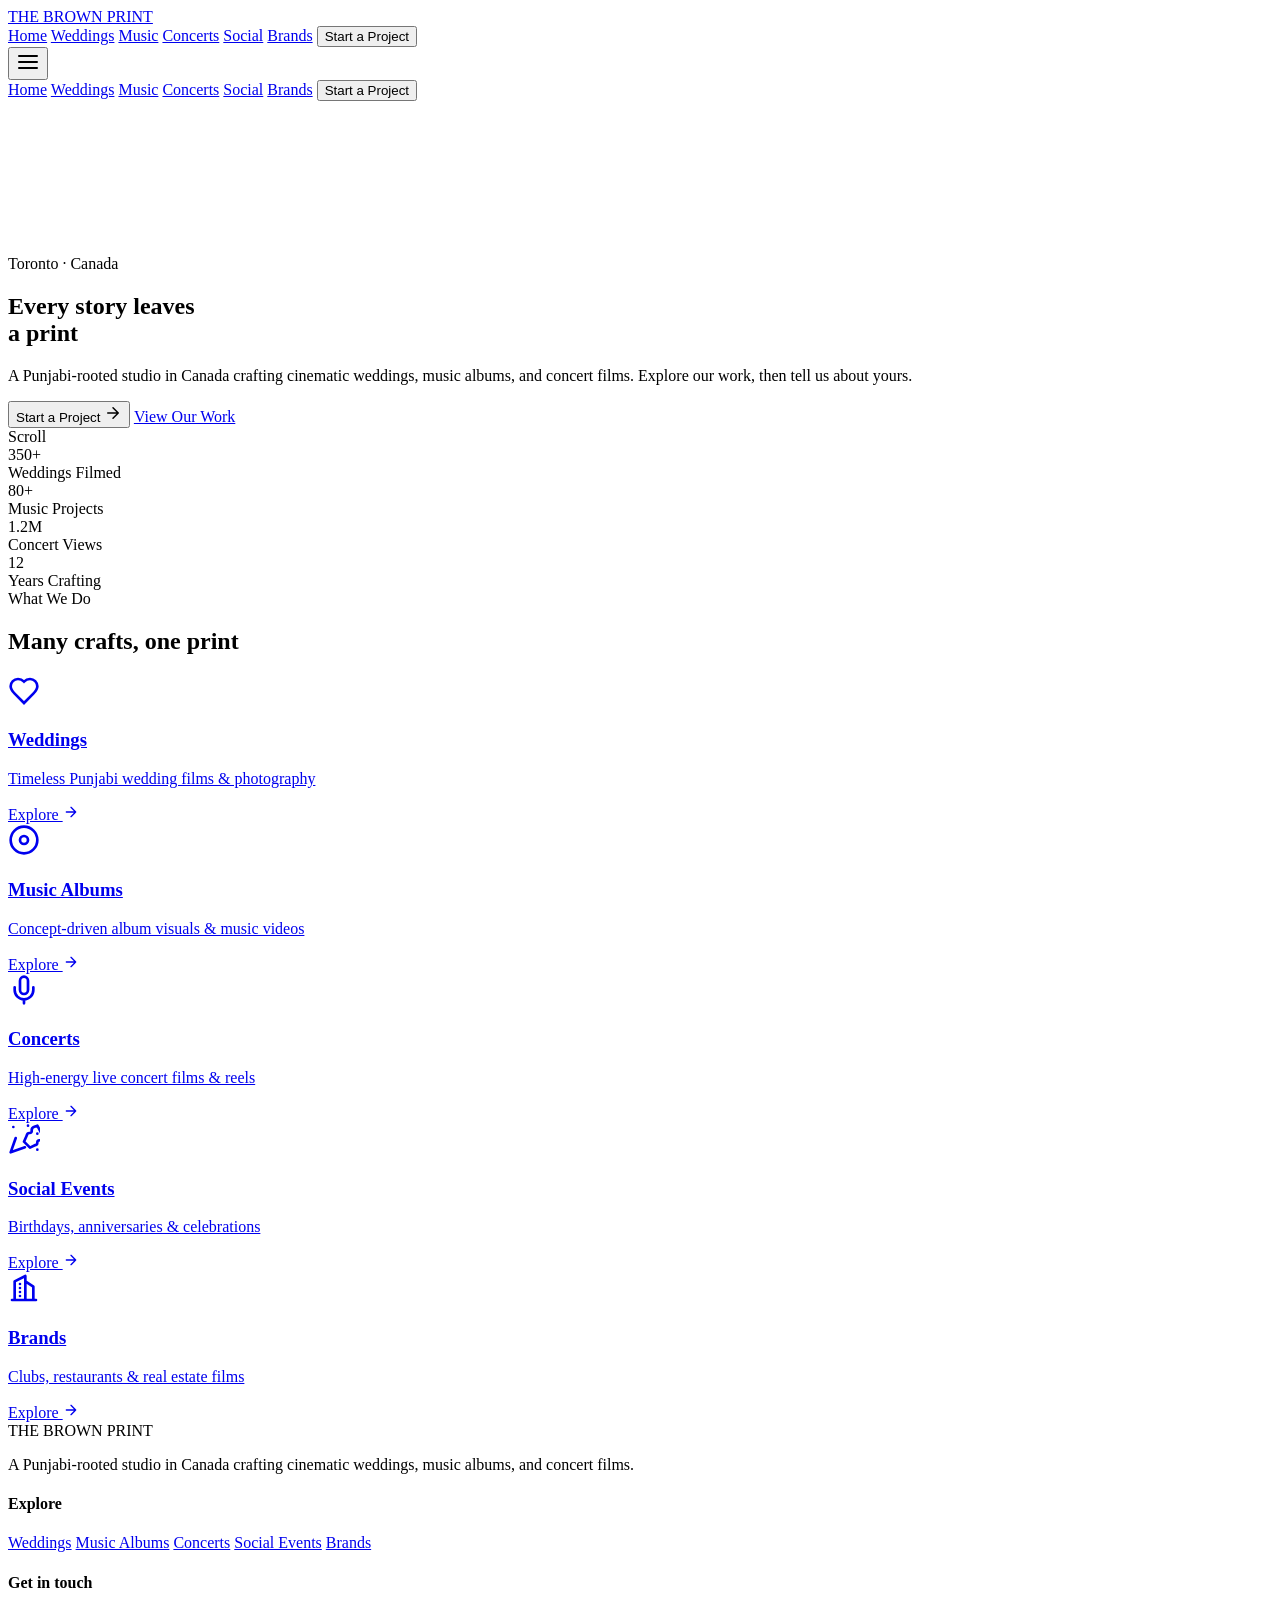
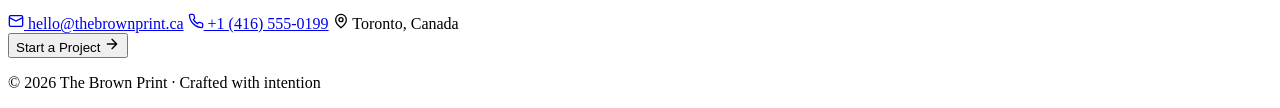
==== index.html @ d017e0d4 "Add files via upload" ====
<!doctype html>
<html lang="en">

<head>
  <meta charset="UTF-8" />
  <meta name="viewport" content="width=device-width, initial-scale=1.0" />
  <script>document.documentElement.classList.add(("startViewTransition" in document) ? "vt-native" : "vt-fallback");</script>
  <title>The Brown Print — Cinematic Weddings, Music & Concert Films</title>
  <meta name="description"
    content="The Brown Print is a Punjabi-rooted film studio in Toronto crafting cinematic wedding films, music videos, and concert films across Canada." />
  <meta name="theme-color" content="#0c0a09" />
  <link rel="icon"
    href="data:image/svg+xml,%3Csvg xmlns='http://www.w3.org/2000/svg' viewBox='0 0 64 64'%3E%3Crect width='64' height='64' rx='12' fill='%230c0a09'/%3E%3Ctext x='32' y='45' font-family='Georgia,serif' font-size='36' font-style='italic' fill='%23f59e0b' text-anchor='middle'%3EB%3C/text%3E%3C/svg%3E" />
  <link rel="preconnect" href="https://fonts.googleapis.com" />
  <link rel="preconnect" href="https://fonts.gstatic.com" crossorigin />
  <link rel="stylesheet" href="css/style.css" />
  <link rel="stylesheet" href="css/enhancements.css" />
  <link rel="stylesheet" href="css/tbp-transition.css" />
  <script id="tbp-arriving-init">try{if(sessionStorage.getItem("tbp-wipe"))document.documentElement.classList.add("tbp-arriving");}catch(e){}</script>
</head>

<body data-theme="home">
  <div class="grain"></div>

  <!-- ============ NAV ============ -->
  <nav class="nav">
    <div class="nav-inner">
      <a href="index.html" class="nav-logo bebas">THE BROWN PRINT</a>
      <div class="nav-links">
        <a href="index.html" class="nav-link active">Home</a>
        <a href="wedding.html" class="nav-link">Weddings</a>
        <a href="music.html" class="nav-link">Music</a>
        <a href="concerts.html" class="nav-link">Concerts</a>
        <a href="social.html" class="nav-link">Social</a>
        <a href="brands.html" class="nav-link">Brands</a>
        <button class="nav-cta" onclick="openProject()">Start a Project</button>
      </div>
      <button class="nav-burger" aria-label="Menu">
        <svg width="24" height="24" viewBox="0 0 24 24" fill="none" stroke="currentColor" stroke-width="2"
          stroke-linecap="round">
          <path d="M3 12h18M3 6h18M3 18h18" />
        </svg>
      </button>
    </div>
    <div class="nav-mobile">
      <a href="index.html" class="nav-link active">Home</a>
      <a href="wedding.html" class="nav-link">Weddings</a>
      <a href="music.html" class="nav-link">Music</a>
      <a href="concerts.html" class="nav-link">Concerts</a>
      <a href="social.html" class="nav-link">Social</a>
      <a href="brands.html" class="nav-link">Brands</a>
      <button class="nav-cta" onclick="openProject()">Start a Project</button>
    </div>
  </nav>

  <!-- ============ HERO ============ -->
  <section class="hero">
    <div class="hero-bg">
      <!-- Background image. To use a video instead, delete/comment the <img> and uncomment the <video> below. -->
      <!-- <img class="hero-media" src="media/TBP_Home_Hero.png" alt="" aria-hidden="true" /> -->

      <video class="hero-media" autoplay muted loop playsinline poster="media/TBP_Home_Hero.png">
        <source src="media/TBP_Home_Hero_1.mp4" type="video/mp4" />
      </video>

      <div class="hero-bg-overlay"></div>
    </div>
    <div class="hero-glow"></div>
    <div class="hero-content">
      <div class="divider-row">
        <div class="divider-line"></div>
        <span class="kicker" style="color:var(--amber-500);">Toronto · Canada</span>
        <div class="divider-line"></div>
      </div>
      <h1 class="serif">Every story leaves<br /><span class="accent">a print</span></h1>
      <p>A Punjabi-rooted studio in Canada crafting cinematic weddings, music albums, and concert films. Explore our
        work, then tell us about yours.</p>
      <div class="hero-actions">
        <button class="btn btn-amber" onclick="openProject()">
          Start a Project <span class="btn-icon"><svg width="18" height="18" viewBox="0 0 24 24" fill="none"
              stroke="currentColor" stroke-width="2" stroke-linecap="round" stroke-linejoin="round">
              <path d="M5 12h14M12 5l7 7-7 7" />
            </svg></span>
        </button>
        <a href="wedding.html" class="btn btn-outline">View Our Work</a>
      </div>
    </div>
    <div class="scroll-hint">Scroll</div>
  </section>

  <!-- ============ STATS ============ -->
  <section class="stats">
    <div class="wrap stats-grid">
      <div class="stat">
        <div class="stat-num bebas">350+</div>
        <div class="stat-label">Weddings Filmed</div>
      </div>
      <div class="stat">
        <div class="stat-num bebas">80+</div>
        <div class="stat-label">Music Projects</div>
      </div>
      <div class="stat">
        <div class="stat-num bebas">1.2M</div>
        <div class="stat-label">Concert Views</div>
      </div>
      <div class="stat">
        <div class="stat-num bebas">12</div>
        <div class="stat-label">Years Crafting</div>
      </div>
    </div>
  </section>

  <!-- ============ CATEGORIES ============ -->
  <section class="cats">
    <div class="wrap">
      <div class="sec-head">
        <span class="kicker" style="color:var(--amber-500);">What We Do</span>
        <h2 class="serif">Many crafts, one print</h2>
      </div>
      <div class="cats-grid">
        <a href="wedding.html" class="cat-card"
          style="background:linear-gradient(to bottom, rgba(136,19,55,0.4), rgba(120,53,15,0.3), #0c0a09);">
          <div class="cat-card-inner">
            <span class="cat-icon"><svg width="32" height="32" viewBox="0 0 24 24" fill="none" stroke="currentColor"
                stroke-width="2">
                <path
                  d="M19 14c1.49-1.46 3-3.21 3-5.5A5.5 5.5 0 0 0 16.5 3c-1.76 0-3 .5-4.5 2-1.5-1.5-2.74-2-4.5-2A5.5 5.5 0 0 0 2 8.5c0 2.29 1.51 4.04 3 5.5l7 7Z" />
              </svg></span>
            <h3 class="serif">Weddings</h3>
            <p>Timeless Punjabi wedding films &amp; photography</p>
            <span class="explore">Explore <svg width="16" height="16" viewBox="0 0 24 24" fill="none"
                stroke="currentColor" stroke-width="2" stroke-linecap="round" stroke-linejoin="round">
                <path d="M5 12h14M12 5l7 7-7 7" />
              </svg></span>
          </div>
        </a>
        <a href="music.html" class="cat-card"
          style="background:linear-gradient(to bottom, rgba(76,29,149,0.4), rgba(49,46,129,0.3), #0c0a09);">
          <div class="cat-card-inner">
            <span class="cat-icon"><svg width="32" height="32" viewBox="0 0 24 24" fill="none" stroke="currentColor"
                stroke-width="2">
                <circle cx="12" cy="12" r="10" />
                <circle cx="12" cy="12" r="3" />
              </svg></span>
            <h3 class="serif">Music Albums</h3>
            <p>Concept-driven album visuals &amp; music videos</p>
            <span class="explore">Explore <svg width="16" height="16" viewBox="0 0 24 24" fill="none"
                stroke="currentColor" stroke-width="2" stroke-linecap="round" stroke-linejoin="round">
                <path d="M5 12h14M12 5l7 7-7 7" />
              </svg></span>
          </div>
        </a>
        <a href="concerts.html" class="cat-card"
          style="background:linear-gradient(to bottom, rgba(154,52,18,0.4), rgba(127,29,29,0.3), #0c0a09);">
          <div class="cat-card-inner">
            <span class="cat-icon"><svg width="32" height="32" viewBox="0 0 24 24" fill="none" stroke="currentColor"
                stroke-width="2" stroke-linecap="round" stroke-linejoin="round">
                <path d="M12 2a3 3 0 0 0-3 3v7a3 3 0 0 0 6 0V5a3 3 0 0 0-3-3Z" />
                <path d="M19 10v2a7 7 0 0 1-14 0v-2M12 19v3" />
              </svg></span>
            <h3 class="serif">Concerts</h3>
            <p>High-energy live concert films &amp; reels</p>
            <span class="explore">Explore <svg width="16" height="16" viewBox="0 0 24 24" fill="none"
                stroke="currentColor" stroke-width="2" stroke-linecap="round" stroke-linejoin="round">
                <path d="M5 12h14M12 5l7 7-7 7" />
              </svg></span>
          </div>
        </a>
        <a href="social.html" class="cat-card"
          style="background:linear-gradient(to bottom, rgba(13,148,136,0.4), rgba(190,18,60,0.25), #0c0a09);">
          <div class="cat-card-inner">
            <span class="cat-icon"><svg width="32" height="32" viewBox="0 0 24 24" fill="none" stroke="currentColor"
                stroke-width="2" stroke-linecap="round" stroke-linejoin="round">
                <path d="M5.8 11.3 2 22l10.7-3.79" />
                <path d="M4 3h.01M22 8h.01M15 2h.01M22 20h.01" />
                <path
                  d="m22 2-2.24.75a2.9 2.9 0 0 0-1.96 3.12c.1.86-.57 1.63-1.45 1.63h-.38c-.86 0-1.6.6-1.76 1.44L12 14l4.5 4.5 4.04-1.95c.84-.16 1.44-.9 1.44-1.76v-.38c0-.88.77-1.55 1.63-1.45a2.9 2.9 0 0 0 3.12-1.96L22 2Z" />
              </svg></span>
            <h3 class="serif">Social Events</h3>
            <p>Birthdays, anniversaries &amp; celebrations</p>
            <span class="explore">Explore <svg width="16" height="16" viewBox="0 0 24 24" fill="none"
                stroke="currentColor" stroke-width="2" stroke-linecap="round" stroke-linejoin="round">
                <path d="M5 12h14M12 5l7 7-7 7" />
              </svg></span>
          </div>
        </a>
        <a href="brands.html" class="cat-card"
          style="background:linear-gradient(to bottom, rgba(5,150,105,0.4), rgba(120,53,15,0.3), #0c0a09);">
          <div class="cat-card-inner">
            <span class="cat-icon"><svg width="32" height="32" viewBox="0 0 24 24" fill="none" stroke="currentColor"
                stroke-width="2" stroke-linecap="round" stroke-linejoin="round">
                <path d="M3 21h18M5 21V7l8-4v18M19 21V11l-6-4" />
                <path d="M9 9v.01M9 12v.01M9 15v.01M9 18v.01" />
              </svg></span>
            <h3 class="serif">Brands</h3>
            <p>Clubs, restaurants &amp; real estate films</p>
            <span class="explore">Explore <svg width="16" height="16" viewBox="0 0 24 24" fill="none"
                stroke="currentColor" stroke-width="2" stroke-linecap="round" stroke-linejoin="round">
                <path d="M5 12h14M12 5l7 7-7 7" />
              </svg></span>
          </div>
        </a>
      </div>
    </div>
  </section>

  <!-- ============ FOOTER ============ -->
  <footer class="footer">
    <div class="wrap">
      <div class="footer-grid">
        <div>
          <span class="footer-logo bebas">THE BROWN PRINT</span>
          <p>A Punjabi-rooted studio in Canada crafting cinematic weddings, music albums, and concert films.</p>
        </div>
        <div class="footer-col">
          <h4>Explore</h4>
          <a href="wedding.html">Weddings</a>
          <a href="music.html">Music Albums</a>
          <a href="concerts.html">Concerts</a>
          <a href="social.html">Social Events</a>
          <a href="brands.html">Brands</a>
        </div>
        <div class="footer-col">
          <h4>Get in touch</h4>
          <a href="mailto:hello@thebrownprint.ca"><svg width="16" height="16" viewBox="0 0 24 24" fill="none"
              stroke="currentColor" stroke-width="2">
              <rect x="2" y="4" width="20" height="16" rx="2" />
              <path d="m22 7-10 5L2 7" />
            </svg> hello@thebrownprint.ca</a>
          <a href="tel:+14165550199"><svg width="16" height="16" viewBox="0 0 24 24" fill="none" stroke="currentColor"
              stroke-width="2">
              <path
                d="M22 16.92v3a2 2 0 0 1-2.18 2 19.79 19.79 0 0 1-8.63-3.07 19.5 19.5 0 0 1-6-6 19.79 19.79 0 0 1-3.07-8.67A2 2 0 0 1 4.11 2h3a2 2 0 0 1 2 1.72c.13.96.36 1.9.7 2.81a2 2 0 0 1-.45 2.11L8.09 9.91a16 16 0 0 0 6 6l1.27-1.27a2 2 0 0 1 2.11-.45c.91.34 1.85.57 2.81.7A2 2 0 0 1 22 16.92Z" />
            </svg> +1 (416) 555-0199</a>
          <span><svg width="16" height="16" viewBox="0 0 24 24" fill="none" stroke="currentColor" stroke-width="2">
              <path d="M20 10c0 6-8 12-8 12s-8-6-8-12a8 8 0 0 1 16 0Z" />
              <circle cx="12" cy="10" r="3" />
            </svg> Toronto, Canada</span>
        </div>
      </div>
      <div class="footer-bottom">
        <button class="btn btn-amber" onclick="openProject()">Start a Project <svg width="16" height="16"
            viewBox="0 0 24 24" fill="none" stroke="currentColor" stroke-width="2" stroke-linecap="round"
            stroke-linejoin="round">
            <path d="M5 12h14M12 5l7 7-7 7" />
          </svg></button>
        <p class="copy">© 2026 The Brown Print · Crafted with intention</p>
      </div>
    </div>
  </footer>

  <script src="content.js"></script>
  <script src="js/player.js"></script>
  <script src="js/main.js"></script>
  <script src="js/enhance.js"></script>
  <script src="js/tbp-transition.js"></script>
</body>

</html>
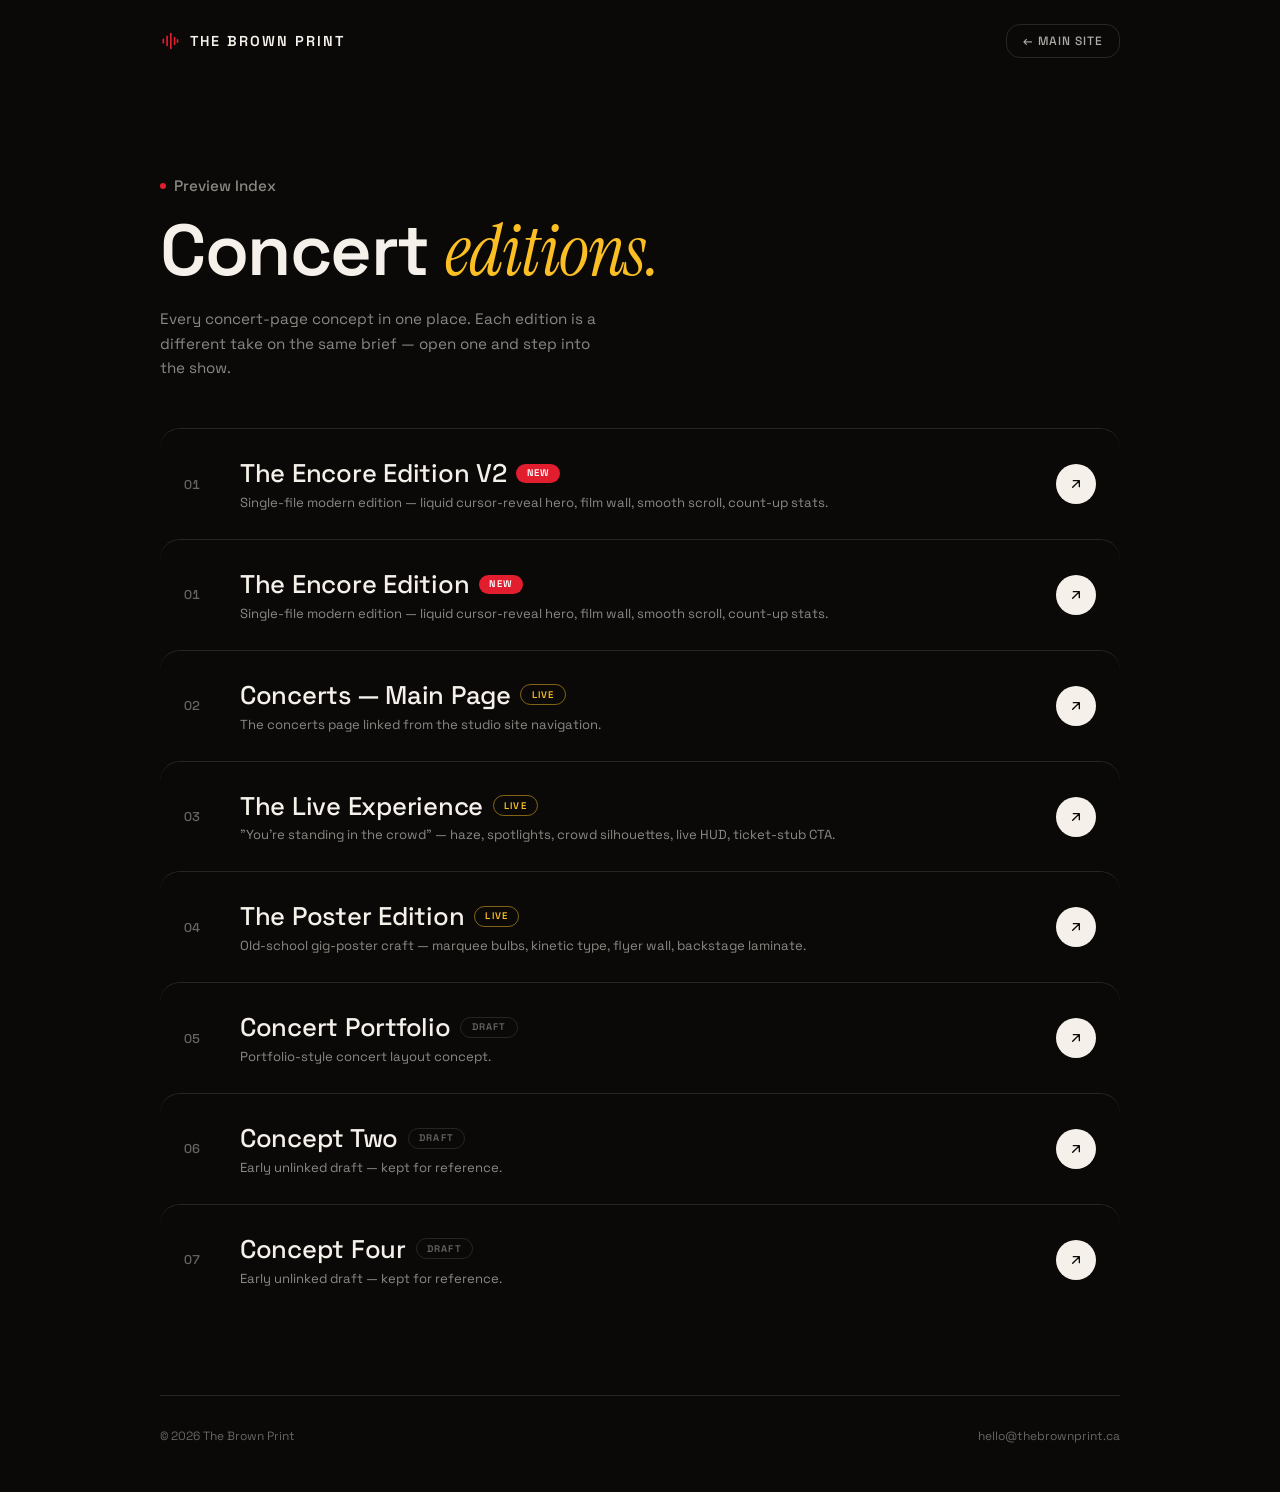
==== commit 49551c85: "Rename concert-index.html to index.html" ====
--- a/index.html
+++ b/index.html
@@ -4,256 +4,451 @@
 <head>
   <meta charset="UTF-8" />
   <meta name="viewport" content="width=device-width, initial-scale=1.0" />
-  <script>document.documentElement.classList.add(("startViewTransition" in document) ? "vt-native" : "vt-fallback");</script>
-  <title>The Brown Print — Cinematic Weddings, Music & Concert Films</title>
+  <title>The Brown Print — Concert Editions Index</title>
   <meta name="description"
-    content="The Brown Print is a Punjabi-rooted film studio in Toronto crafting cinematic wedding films, music videos, and concert films across Canada." />
-  <meta name="theme-color" content="#0c0a09" />
+    content="Preview index of every concert page concept built for The Brown Print — pick an edition and step inside." />
+  <meta name="theme-color" content="#0a0908" />
   <link rel="icon"
-    href="data:image/svg+xml,%3Csvg xmlns='http://www.w3.org/2000/svg' viewBox='0 0 64 64'%3E%3Crect width='64' height='64' rx='12' fill='%230c0a09'/%3E%3Ctext x='32' y='45' font-family='Georgia,serif' font-size='36' font-style='italic' fill='%23f59e0b' text-anchor='middle'%3EB%3C/text%3E%3C/svg%3E" />
-  <link rel="preconnect" href="https://fonts.googleapis.com" />
-  <link rel="preconnect" href="https://fonts.gstatic.com" crossorigin />
-  <link rel="stylesheet" href="css/style.css" />
-  <link rel="stylesheet" href="css/enhancements.css" />
-  <link rel="stylesheet" href="css/tbp-transition.css" />
-  <script id="tbp-arriving-init">try{if(sessionStorage.getItem("tbp-wipe"))document.documentElement.classList.add("tbp-arriving");}catch(e){}</script>
+    href="data:image/svg+xml,%3Csvg xmlns='http://www.w3.org/2000/svg' viewBox='0 0 64 64'%3E%3Crect width='64' height='64' rx='12' fill='%230a0908'/%3E%3Ctext x='32' y='45' font-family='Georgia,serif' font-size='36' font-style='italic' fill='%23e11d2e' text-anchor='middle'%3EB%3C/text%3E%3C/svg%3E" />
+  <link rel="preconnect" href="https://fonts.googleapis.com">
+  <link rel="preconnect" href="https://fonts.gstatic.com" crossorigin>
+  <link
+    href="https://fonts.googleapis.com/css2?family=Space+Grotesk:wght@400;500;600;700&family=Instrument+Serif:ital@1&display=swap"
+    rel="stylesheet">
+  <style>
+    * {
+      box-sizing: border-box;
+      margin: 0;
+      padding: 0
+    }
+
+    :root {
+      --void: #0a0908;
+      --coal: #141110;
+      --bone: #f5f1ea;
+      --crimson: #e11d2e;
+      --crimson-soft: #ff4d5e;
+      --amber: #fbbf24;
+      --line: rgba(245, 241, 234, .12);
+      --dim-70: rgba(245, 241, 234, .7);
+      --dim-55: rgba(245, 241, 234, .55);
+      --dim-40: rgba(245, 241, 234, .4);
+      --spring: cubic-bezier(.2, .8, .2, 1);
+      --soft: cubic-bezier(.22, 1, .36, 1);
+    }
+
+    html {
+      background: var(--void)
+    }
+
+    body {
+      background: var(--void);
+      color: var(--bone);
+      font-family: 'Space Grotesk', sans-serif;
+      min-height: 100vh;
+      overflow-x: hidden
+    }
+
+    a {
+      color: inherit;
+      text-decoration: none
+    }
+
+    .serif {
+      font-family: 'Instrument Serif', Georgia, serif;
+      font-style: italic;
+      font-weight: 400
+    }
+
+    .shell {
+      max-width: 64rem;
+      margin-inline: auto;
+      padding-inline: 1.25rem
+    }
+
+    @media (min-width:640px) {
+      .shell {
+        padding-inline: 2rem
+      }
+    }
+
+    header {
+      display: flex;
+      align-items: center;
+      justify-content: space-between;
+      gap: 1rem;
+      padding-block: 1.5rem
+    }
+
+    .brand {
+      display: flex;
+      align-items: center;
+      gap: .6rem;
+      font-size: .9rem;
+      font-weight: 600;
+      letter-spacing: .14em
+    }
+
+    .brand svg {
+      width: 1.25rem;
+      height: 1.25rem;
+      color: var(--crimson)
+    }
+
+    .back {
+      border: 1px solid var(--line);
+      border-radius: .875rem;
+      padding: .5rem 1rem;
+      font-size: .75rem;
+      font-weight: 500;
+      text-transform: uppercase;
+      letter-spacing: .08em;
+      color: var(--dim-70);
+      transition: border-color .3s, color .3s
+    }
+
+    .back:hover {
+      border-color: rgba(245, 241, 234, .4);
+      color: #fff
+    }
+
+    .hero {
+      padding-block: 4.5rem 3rem
+    }
+
+    .eyebrow {
+      display: inline-flex;
+      align-items: center;
+      gap: .5rem;
+      font-size: .875rem;
+      font-weight: 500;
+      color: var(--dim-70)
+    }
+
+    .eyebrow::before {
+      content: "";
+      width: .375rem;
+      height: .375rem;
+      border-radius: 999px;
+      background: var(--crimson)
+    }
+
+    h1 {
+      margin-top: 1rem;
+      font-size: clamp(2.4rem, 7vw, 4.5rem);
+      font-weight: 600;
+      line-height: 1;
+      letter-spacing: -.02em
+    }
+
+    h1 .serif {
+      color: var(--amber)
+    }
+
+    .hero p {
+      margin-top: 1.25rem;
+      max-width: 44ch;
+      font-size: .95rem;
+      line-height: 1.6;
+      color: var(--dim-55)
+    }
+
+    .list {
+      list-style: none;
+      padding-bottom: 5rem
+    }
+
+    .row {
+      display: flex;
+      align-items: center;
+      gap: 1rem;
+      border-top: 1px solid var(--line);
+      border-radius: 1.25rem;
+      padding: 1.4rem 1rem;
+      background: transparent;
+      transition: background .4s ease, padding .4s var(--spring);
+      opacity: 0;
+      transform: translateY(18px);
+      animation: in .7s var(--soft) forwards
+    }
+
+    @media (min-width:640px) {
+      .row {
+        gap: 1.5rem;
+        padding: 1.75rem 1.5rem
+      }
+    }
+
+    li:nth-child(1) .row {
+      animation-delay: .05s
+    }
+
+    li:nth-child(2) .row {
+      animation-delay: .12s
+    }
+
+    li:nth-child(3) .row {
+      animation-delay: .19s
+    }
+
+    li:nth-child(4) .row {
+      animation-delay: .26s
+    }
+
+    li:nth-child(5) .row {
+      animation-delay: .33s
+    }
+
+    li:nth-child(6) .row {
+      animation-delay: .40s
+    }
+
+    li:nth-child(7) .row {
+      animation-delay: .47s
+    }
+
+    @keyframes in {
+      to {
+        opacity: 1;
+        transform: none
+      }
+    }
+
+    .row:hover {
+      background: rgba(245, 241, 234, .05);
+      padding-left: 1.75rem
+    }
+
+    @media (min-width:640px) {
+      .row:hover {
+        padding-left: 2.25rem
+      }
+    }
+
+    .idx {
+      width: 2rem;
+      flex: none;
+      font-size: .8rem;
+      font-weight: 500;
+      color: var(--dim-40);
+      font-variant-numeric: tabular-nums
+    }
+
+    .info {
+      flex: 1;
+      min-width: 0
+    }
+
+    .info h2 {
+      display: flex;
+      align-items: center;
+      flex-wrap: wrap;
+      gap: .6rem;
+      font-size: 1.25rem;
+      font-weight: 500;
+      letter-spacing: -.01em
+    }
+
+    @media (min-width:640px) {
+      .info h2 {
+        font-size: 1.6rem
+      }
+    }
+
+    .info p {
+      margin-top: .3rem;
+      font-size: .82rem;
+      color: var(--dim-55)
+    }
+
+    .chip {
+      border-radius: 999px;
+      padding: .22rem .65rem;
+      font-size: .6rem;
+      font-weight: 600;
+      letter-spacing: .12em;
+      text-transform: uppercase
+    }
+
+    .chip.new {
+      background: var(--crimson);
+      color: #fff
+    }
+
+    .chip.live {
+      border: 1px solid rgba(251, 191, 36, .5);
+      color: var(--amber)
+    }
+
+    .chip.draft {
+      border: 1px solid var(--line);
+      color: var(--dim-40)
+    }
+
+    .go {
+      width: 2.5rem;
+      height: 2.5rem;
+      flex: none;
+      display: grid;
+      place-items: center;
+      border-radius: 999px;
+      background: var(--bone);
+      color: var(--void);
+      transition: transform .35s var(--spring), background .35s ease
+    }
+
+    .go svg {
+      width: 1rem;
+      height: 1rem
+    }
+
+    .row:hover .go {
+      transform: translate(3px, -3px);
+      background: var(--crimson);
+      color: #fff
+    }
+
+    footer {
+      border-top: 1px solid var(--line);
+      padding-block: 2rem 3rem;
+      font-size: .75rem;
+      color: var(--dim-40);
+      display: flex;
+      flex-wrap: wrap;
+      gap: 1rem;
+      justify-content: space-between
+    }
+
+    @media (prefers-reduced-motion: reduce) {
+      .row {
+        animation: none;
+        opacity: 1;
+        transform: none
+      }
+
+      * {
+        transition: none !important
+      }
+    }
+  </style>
 </head>
 
-<body data-theme="home">
-  <div class="grain"></div>
-
-  <!-- ============ NAV ============ -->
-  <nav class="nav">
-    <div class="nav-inner">
-      <a href="index.html" class="nav-logo bebas">THE BROWN PRINT</a>
-      <div class="nav-links">
-        <a href="index.html" class="nav-link active">Home</a>
-        <a href="wedding.html" class="nav-link">Weddings</a>
-        <a href="music.html" class="nav-link">Music</a>
-        <a href="concerts.html" class="nav-link">Concerts</a>
-        <a href="social.html" class="nav-link">Social</a>
-        <a href="brands.html" class="nav-link">Brands</a>
-        <button class="nav-cta" onclick="openProject()">Start a Project</button>
-      </div>
-      <button class="nav-burger" aria-label="Menu">
-        <svg width="24" height="24" viewBox="0 0 24 24" fill="none" stroke="currentColor" stroke-width="2"
-          stroke-linecap="round">
-          <path d="M3 12h18M3 6h18M3 18h18" />
+<body>
+  <div class="shell">
+    <header>
+      <span class="brand">
+        <svg viewBox="0 0 24 24" fill="none">
+          <path d="M4 10v4M8.5 6.5v11M13 3v18M17.5 8v8M21 10.5v3" stroke="currentColor" stroke-width="2"
+            stroke-linecap="round" />
         </svg>
-      </button>
-    </div>
-    <div class="nav-mobile">
-      <a href="index.html" class="nav-link active">Home</a>
-      <a href="wedding.html" class="nav-link">Weddings</a>
-      <a href="music.html" class="nav-link">Music</a>
-      <a href="concerts.html" class="nav-link">Concerts</a>
-      <a href="social.html" class="nav-link">Social</a>
-      <a href="brands.html" class="nav-link">Brands</a>
-      <button class="nav-cta" onclick="openProject()">Start a Project</button>
-    </div>
-  </nav>
-
-  <!-- ============ HERO ============ -->
-  <section class="hero">
-    <div class="hero-bg">
-      <!-- Background image. To use a video instead, delete/comment the <img> and uncomment the <video> below. -->
-      <!-- <img class="hero-media" src="media/TBP_Home_Hero.png" alt="" aria-hidden="true" /> -->
-
-      <video class="hero-media" autoplay muted loop playsinline poster="media/TBP_Home_Hero.png">
-        <source src="media/TBP_Home_Hero_1.mp4" type="video/mp4" />
-      </video>
-
-      <div class="hero-bg-overlay"></div>
-    </div>
-    <div class="hero-glow"></div>
-    <div class="hero-content">
-      <div class="divider-row">
-        <div class="divider-line"></div>
-        <span class="kicker" style="color:var(--amber-500);">Toronto · Canada</span>
-        <div class="divider-line"></div>
-      </div>
-      <h1 class="serif">Every story leaves<br /><span class="accent">a print</span></h1>
-      <p>A Punjabi-rooted studio in Canada crafting cinematic weddings, music albums, and concert films. Explore our
-        work, then tell us about yours.</p>
-      <div class="hero-actions">
-        <button class="btn btn-amber" onclick="openProject()">
-          Start a Project <span class="btn-icon"><svg width="18" height="18" viewBox="0 0 24 24" fill="none"
-              stroke="currentColor" stroke-width="2" stroke-linecap="round" stroke-linejoin="round">
-              <path d="M5 12h14M12 5l7 7-7 7" />
-            </svg></span>
-        </button>
-        <a href="wedding.html" class="btn btn-outline">View Our Work</a>
-      </div>
-    </div>
-    <div class="scroll-hint">Scroll</div>
-  </section>
-
-  <!-- ============ STATS ============ -->
-  <section class="stats">
-    <div class="wrap stats-grid">
-      <div class="stat">
-        <div class="stat-num bebas">350+</div>
-        <div class="stat-label">Weddings Filmed</div>
-      </div>
-      <div class="stat">
-        <div class="stat-num bebas">80+</div>
-        <div class="stat-label">Music Projects</div>
-      </div>
-      <div class="stat">
-        <div class="stat-num bebas">1.2M</div>
-        <div class="stat-label">Concert Views</div>
-      </div>
-      <div class="stat">
-        <div class="stat-num bebas">12</div>
-        <div class="stat-label">Years Crafting</div>
-      </div>
-    </div>
-  </section>
-
-  <!-- ============ CATEGORIES ============ -->
-  <section class="cats">
-    <div class="wrap">
-      <div class="sec-head">
-        <span class="kicker" style="color:var(--amber-500);">What We Do</span>
-        <h2 class="serif">Many crafts, one print</h2>
-      </div>
-      <div class="cats-grid">
-        <a href="wedding.html" class="cat-card"
-          style="background:linear-gradient(to bottom, rgba(136,19,55,0.4), rgba(120,53,15,0.3), #0c0a09);">
-          <div class="cat-card-inner">
-            <span class="cat-icon"><svg width="32" height="32" viewBox="0 0 24 24" fill="none" stroke="currentColor"
-                stroke-width="2">
-                <path
-                  d="M19 14c1.49-1.46 3-3.21 3-5.5A5.5 5.5 0 0 0 16.5 3c-1.76 0-3 .5-4.5 2-1.5-1.5-2.74-2-4.5-2A5.5 5.5 0 0 0 2 8.5c0 2.29 1.51 4.04 3 5.5l7 7Z" />
-              </svg></span>
-            <h3 class="serif">Weddings</h3>
-            <p>Timeless Punjabi wedding films &amp; photography</p>
-            <span class="explore">Explore <svg width="16" height="16" viewBox="0 0 24 24" fill="none"
-                stroke="currentColor" stroke-width="2" stroke-linecap="round" stroke-linejoin="round">
-                <path d="M5 12h14M12 5l7 7-7 7" />
-              </svg></span>
-          </div>
-        </a>
-        <a href="music.html" class="cat-card"
-          style="background:linear-gradient(to bottom, rgba(76,29,149,0.4), rgba(49,46,129,0.3), #0c0a09);">
-          <div class="cat-card-inner">
-            <span class="cat-icon"><svg width="32" height="32" viewBox="0 0 24 24" fill="none" stroke="currentColor"
-                stroke-width="2">
-                <circle cx="12" cy="12" r="10" />
-                <circle cx="12" cy="12" r="3" />
-              </svg></span>
-            <h3 class="serif">Music Albums</h3>
-            <p>Concept-driven album visuals &amp; music videos</p>
-            <span class="explore">Explore <svg width="16" height="16" viewBox="0 0 24 24" fill="none"
-                stroke="currentColor" stroke-width="2" stroke-linecap="round" stroke-linejoin="round">
-                <path d="M5 12h14M12 5l7 7-7 7" />
-              </svg></span>
-          </div>
-        </a>
-        <a href="concerts.html" class="cat-card"
-          style="background:linear-gradient(to bottom, rgba(154,52,18,0.4), rgba(127,29,29,0.3), #0c0a09);">
-          <div class="cat-card-inner">
-            <span class="cat-icon"><svg width="32" height="32" viewBox="0 0 24 24" fill="none" stroke="currentColor"
-                stroke-width="2" stroke-linecap="round" stroke-linejoin="round">
-                <path d="M12 2a3 3 0 0 0-3 3v7a3 3 0 0 0 6 0V5a3 3 0 0 0-3-3Z" />
-                <path d="M19 10v2a7 7 0 0 1-14 0v-2M12 19v3" />
-              </svg></span>
-            <h3 class="serif">Concerts</h3>
-            <p>High-energy live concert films &amp; reels</p>
-            <span class="explore">Explore <svg width="16" height="16" viewBox="0 0 24 24" fill="none"
-                stroke="currentColor" stroke-width="2" stroke-linecap="round" stroke-linejoin="round">
-                <path d="M5 12h14M12 5l7 7-7 7" />
-              </svg></span>
-          </div>
-        </a>
-        <a href="social.html" class="cat-card"
-          style="background:linear-gradient(to bottom, rgba(13,148,136,0.4), rgba(190,18,60,0.25), #0c0a09);">
-          <div class="cat-card-inner">
-            <span class="cat-icon"><svg width="32" height="32" viewBox="0 0 24 24" fill="none" stroke="currentColor"
-                stroke-width="2" stroke-linecap="round" stroke-linejoin="round">
-                <path d="M5.8 11.3 2 22l10.7-3.79" />
-                <path d="M4 3h.01M22 8h.01M15 2h.01M22 20h.01" />
-                <path
-                  d="m22 2-2.24.75a2.9 2.9 0 0 0-1.96 3.12c.1.86-.57 1.63-1.45 1.63h-.38c-.86 0-1.6.6-1.76 1.44L12 14l4.5 4.5 4.04-1.95c.84-.16 1.44-.9 1.44-1.76v-.38c0-.88.77-1.55 1.63-1.45a2.9 2.9 0 0 0 3.12-1.96L22 2Z" />
-              </svg></span>
-            <h3 class="serif">Social Events</h3>
-            <p>Birthdays, anniversaries &amp; celebrations</p>
-            <span class="explore">Explore <svg width="16" height="16" viewBox="0 0 24 24" fill="none"
-                stroke="currentColor" stroke-width="2" stroke-linecap="round" stroke-linejoin="round">
-                <path d="M5 12h14M12 5l7 7-7 7" />
-              </svg></span>
-          </div>
-        </a>
-        <a href="brands.html" class="cat-card"
-          style="background:linear-gradient(to bottom, rgba(5,150,105,0.4), rgba(120,53,15,0.3), #0c0a09);">
-          <div class="cat-card-inner">
-            <span class="cat-icon"><svg width="32" height="32" viewBox="0 0 24 24" fill="none" stroke="currentColor"
-                stroke-width="2" stroke-linecap="round" stroke-linejoin="round">
-                <path d="M3 21h18M5 21V7l8-4v18M19 21V11l-6-4" />
-                <path d="M9 9v.01M9 12v.01M9 15v.01M9 18v.01" />
-              </svg></span>
-            <h3 class="serif">Brands</h3>
-            <p>Clubs, restaurants &amp; real estate films</p>
-            <span class="explore">Explore <svg width="16" height="16" viewBox="0 0 24 24" fill="none"
-                stroke="currentColor" stroke-width="2" stroke-linecap="round" stroke-linejoin="round">
-                <path d="M5 12h14M12 5l7 7-7 7" />
-              </svg></span>
-          </div>
-        </a>
-      </div>
-    </div>
-  </section>
-
-  <!-- ============ FOOTER ============ -->
-  <footer class="footer">
-    <div class="wrap">
-      <div class="footer-grid">
-        <div>
-          <span class="footer-logo bebas">THE BROWN PRINT</span>
-          <p>A Punjabi-rooted studio in Canada crafting cinematic weddings, music albums, and concert films.</p>
-        </div>
-        <div class="footer-col">
-          <h4>Explore</h4>
-          <a href="wedding.html">Weddings</a>
-          <a href="music.html">Music Albums</a>
-          <a href="concerts.html">Concerts</a>
-          <a href="social.html">Social Events</a>
-          <a href="brands.html">Brands</a>
-        </div>
-        <div class="footer-col">
-          <h4>Get in touch</h4>
-          <a href="mailto:hello@thebrownprint.ca"><svg width="16" height="16" viewBox="0 0 24 24" fill="none"
-              stroke="currentColor" stroke-width="2">
-              <rect x="2" y="4" width="20" height="16" rx="2" />
-              <path d="m22 7-10 5L2 7" />
-            </svg> hello@thebrownprint.ca</a>
-          <a href="tel:+14165550199"><svg width="16" height="16" viewBox="0 0 24 24" fill="none" stroke="currentColor"
-              stroke-width="2">
-              <path
-                d="M22 16.92v3a2 2 0 0 1-2.18 2 19.79 19.79 0 0 1-8.63-3.07 19.5 19.5 0 0 1-6-6 19.79 19.79 0 0 1-3.07-8.67A2 2 0 0 1 4.11 2h3a2 2 0 0 1 2 1.72c.13.96.36 1.9.7 2.81a2 2 0 0 1-.45 2.11L8.09 9.91a16 16 0 0 0 6 6l1.27-1.27a2 2 0 0 1 2.11-.45c.91.34 1.85.57 2.81.7A2 2 0 0 1 22 16.92Z" />
-            </svg> +1 (416) 555-0199</a>
-          <span><svg width="16" height="16" viewBox="0 0 24 24" fill="none" stroke="currentColor" stroke-width="2">
-              <path d="M20 10c0 6-8 12-8 12s-8-6-8-12a8 8 0 0 1 16 0Z" />
-              <circle cx="12" cy="10" r="3" />
-            </svg> Toronto, Canada</span>
-        </div>
-      </div>
-      <div class="footer-bottom">
-        <button class="btn btn-amber" onclick="openProject()">Start a Project <svg width="16" height="16"
-            viewBox="0 0 24 24" fill="none" stroke="currentColor" stroke-width="2" stroke-linecap="round"
-            stroke-linejoin="round">
-            <path d="M5 12h14M12 5l7 7-7 7" />
-          </svg></button>
-        <p class="copy">© 2026 The Brown Print · Crafted with intention</p>
-      </div>
-    </div>
-  </footer>
-
-  <script src="content.js"></script>
-  <script src="js/player.js"></script>
-  <script src="js/main.js"></script>
-  <script src="js/enhance.js"></script>
-  <script src="js/tbp-transition.js"></script>
+        THE BROWN PRINT
+      </span>
+      <a class="back" href="index.html">← Main site</a>
+    </header>
+
+    <section class="hero">
+      <p class="eyebrow">Preview Index</p>
+      <h1>Concert <span class="serif">editions.</span></h1>
+      <p>Every concert-page concept in one place. Each edition is a different take on the same brief — open one and step
+        into the show.</p>
+    </section>
+
+    <ul class="list">
+      <li><a class="row" href="concert6.html" target="_blank">
+          <span class="idx">01</span>
+          <span class="info">
+            <h2>The Encore Edition V2<span class="chip new">New</span></h2>
+            <p>Single-file modern edition — liquid cursor-reveal hero, film wall, smooth scroll, count-up stats.</p>
+          </span>
+          <span class="go"><svg viewBox="0 0 24 24" fill="none">
+              <path d="M7 17 17 7M8 7h9v9" stroke="currentColor" stroke-width="2" stroke-linecap="round"
+                stroke-linejoin="round" />
+            </svg></span>
+        </a></li>
+      <li><a class="row" href="concert7.html" target="_blank">
+          <span class="idx">01</span>
+          <span class="info">
+            <h2>The Encore Edition <span class="chip new">New</span></h2>
+            <p>Single-file modern edition — liquid cursor-reveal hero, film wall, smooth scroll, count-up stats.</p>
+          </span>
+          <span class="go"><svg viewBox="0 0 24 24" fill="none">
+              <path d="M7 17 17 7M8 7h9v9" stroke="currentColor" stroke-width="2" stroke-linecap="round"
+                stroke-linejoin="round" />
+            </svg></span>
+        </a></li>
+      <li><a class="row" href="concerts.html" target="_blank">
+          <span class="idx">02</span>
+          <span class="info">
+            <h2>Concerts — Main Page <span class="chip live">Live</span></h2>
+            <p>The concerts page linked from the studio site navigation.</p>
+          </span>
+          <span class="go"><svg viewBox="0 0 24 24" fill="none">
+              <path d="M7 17 17 7M8 7h9v9" stroke="currentColor" stroke-width="2" stroke-linecap="round"
+                stroke-linejoin="round" />
+            </svg></span>
+        </a></li>
+      <li><a class="row" href="concert3.html" target="_blank">
+          <span class="idx">03</span>
+          <span class="info">
+            <h2>The Live Experience <span class="chip live">Live</span></h2>
+            <p>"You're standing in the crowd" — haze, spotlights, crowd silhouettes, live HUD, ticket-stub CTA.</p>
+          </span>
+          <span class="go"><svg viewBox="0 0 24 24" fill="none">
+              <path d="M7 17 17 7M8 7h9v9" stroke="currentColor" stroke-width="2" stroke-linecap="round"
+                stroke-linejoin="round" />
+            </svg></span>
+        </a></li>
+      <li><a class="row" href="concert5.html" target="_blank">
+          <span class="idx">04</span>
+          <span class="info">
+            <h2>The Poster Edition <span class="chip live">Live</span></h2>
+            <p>Old-school gig-poster craft — marquee bulbs, kinetic type, flyer wall, backstage laminate.</p>
+          </span>
+          <span class="go"><svg viewBox="0 0 24 24" fill="none">
+              <path d="M7 17 17 7M8 7h9v9" stroke="currentColor" stroke-width="2" stroke-linecap="round"
+                stroke-linejoin="round" />
+            </svg></span>
+        </a></li>
+      <li><a class="row" href="concert-portfolio.html" target="_blank">
+          <span class="idx">05</span>
+          <span class="info">
+            <h2>Concert Portfolio <span class="chip draft">Draft</span></h2>
+            <p>Portfolio-style concert layout concept.</p>
+          </span>
+          <span class="go"><svg viewBox="0 0 24 24" fill="none">
+              <path d="M7 17 17 7M8 7h9v9" stroke="currentColor" stroke-width="2" stroke-linecap="round"
+                stroke-linejoin="round" />
+            </svg></span>
+        </a></li>
+      <li><a class="row" href="concer2.html" target="_blank">
+          <span class="idx">06</span>
+          <span class="info">
+            <h2>Concept Two <span class="chip draft">Draft</span></h2>
+            <p>Early unlinked draft — kept for reference.</p>
+          </span>
+          <span class="go"><svg viewBox="0 0 24 24" fill="none">
+              <path d="M7 17 17 7M8 7h9v9" stroke="currentColor" stroke-width="2" stroke-linecap="round"
+                stroke-linejoin="round" />
+            </svg></span>
+        </a></li>
+      <li><a class="row" href="concert4.html" target="_blank">
+          <span class="idx">07</span>
+          <span class="info">
+            <h2>Concept Four <span class="chip draft">Draft</span></h2>
+            <p>Early unlinked draft — kept for reference.</p>
+          </span>
+          <span class="go"><svg viewBox="0 0 24 24" fill="none">
+              <path d="M7 17 17 7M8 7h9v9" stroke="currentColor" stroke-width="2" stroke-linecap="round"
+                stroke-linejoin="round" />
+            </svg></span>
+        </a></li>
+    </ul>
+
+    <footer>
+      <span>© 2026 The Brown Print</span>
+      <span>hello@thebrownprint.ca</span>
+    </footer>
+  </div>
 </body>
 
-</html>+</html>
